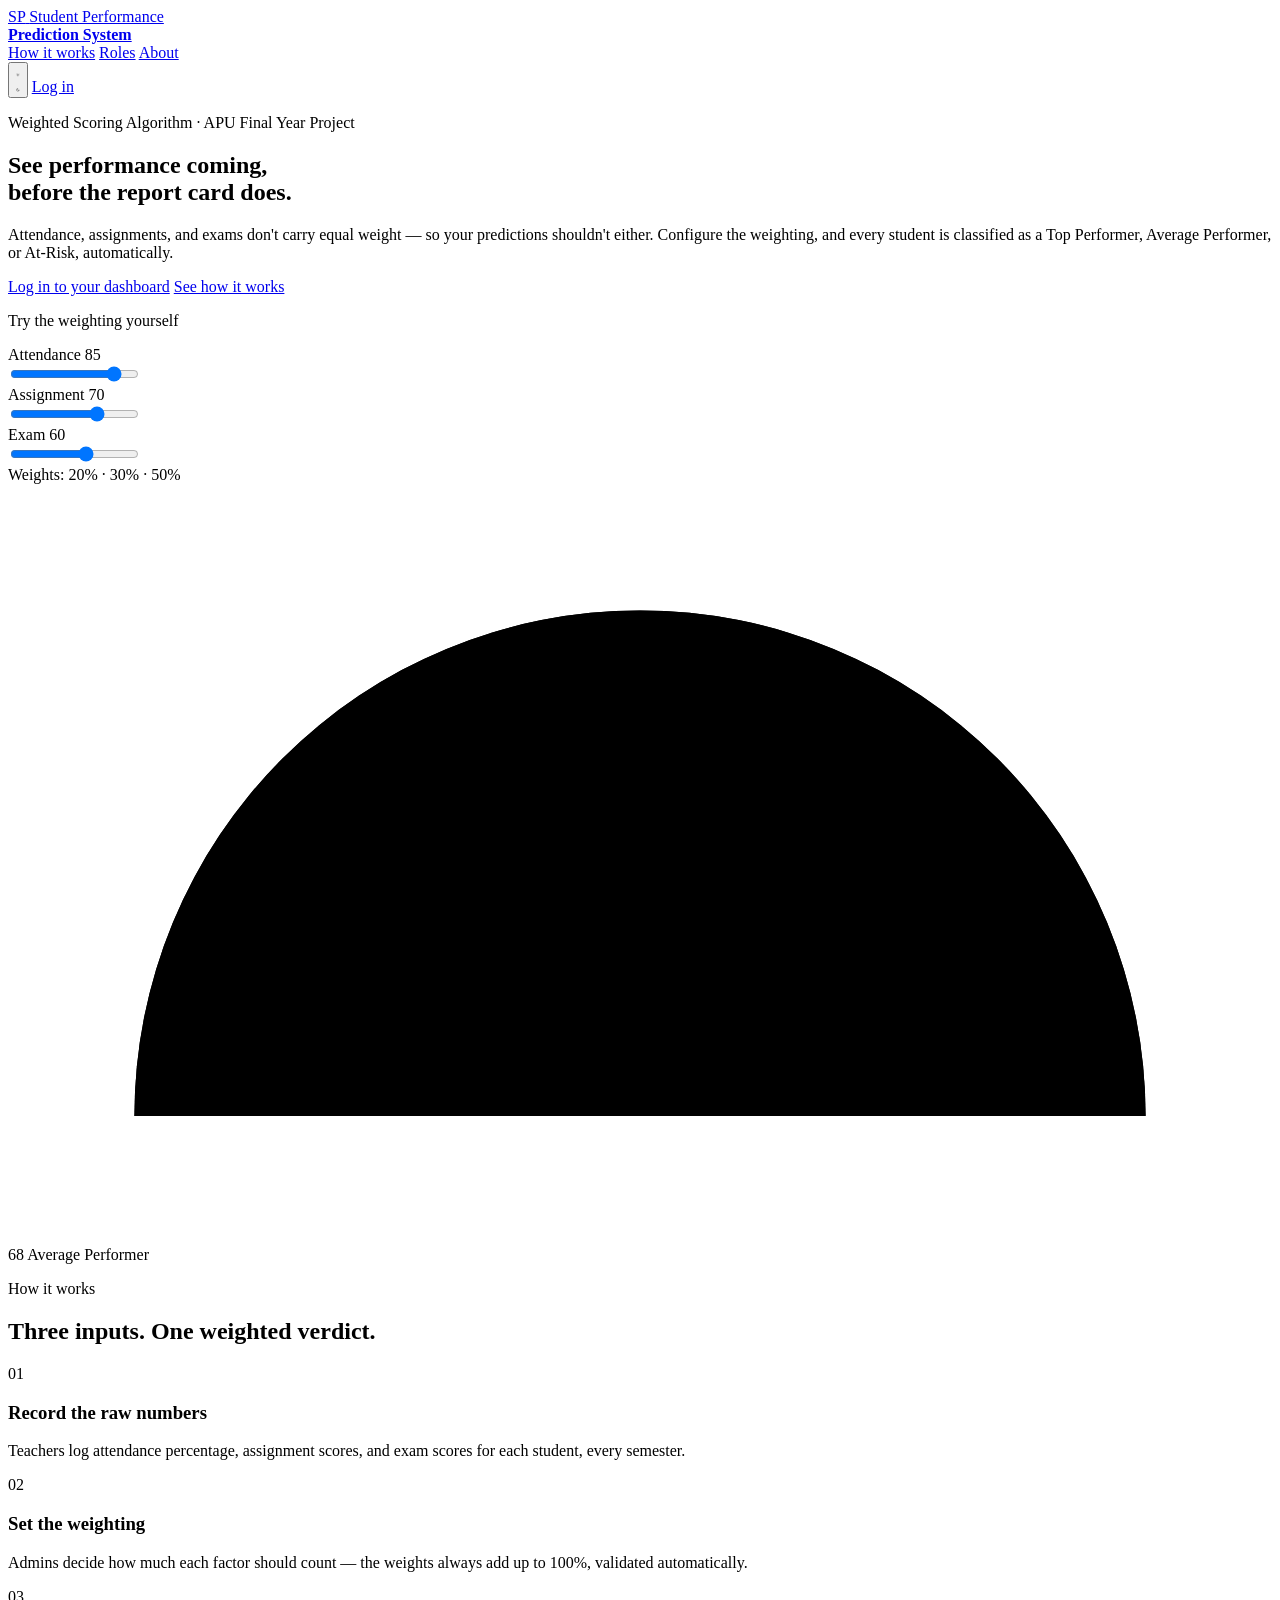
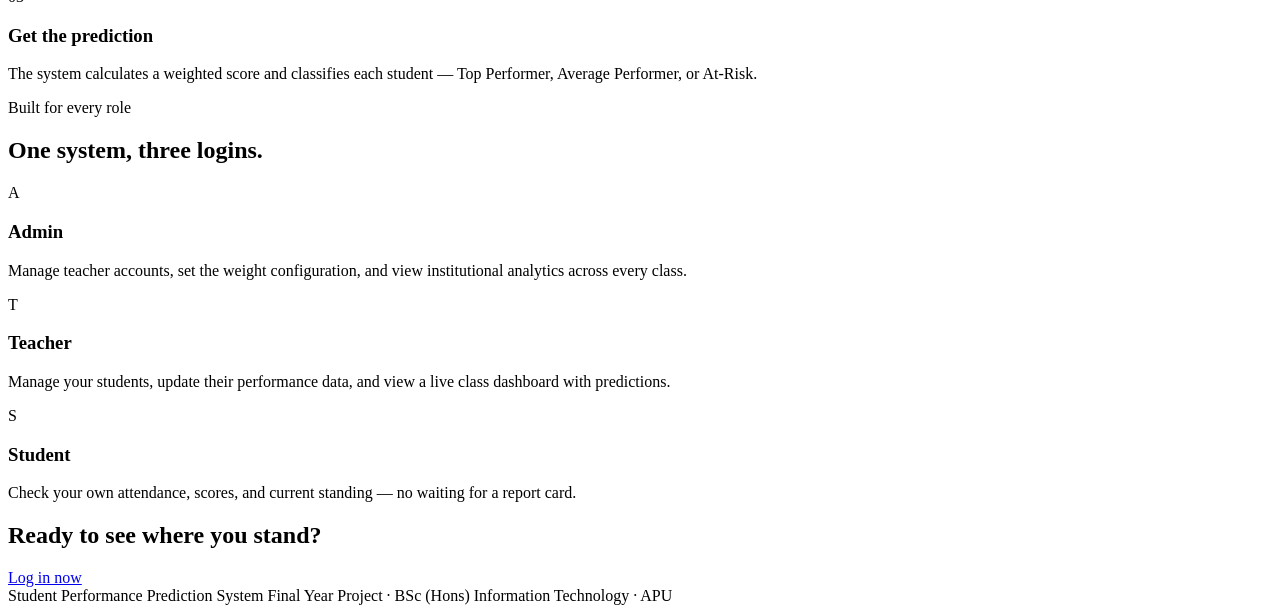
==== app/templates/index.html @ 26d6ed12 "Initial commit" ====
<!DOCTYPE html>
<html lang="en">
<head>
<meta charset="UTF-8">
<meta name="viewport" content="width=device-width, initial-scale=1.0">
<title>Student Performance Prediction System</title>
<link rel="preconnect" href="https://fonts.googleapis.com">
<link href="https://fonts.googleapis.com/css2?family=Sora:wght@500;600;700;800&family=Inter:wght@400;500;600;700&family=JetBrains+Mono:wght@500;700&display=swap" rel="stylesheet">
<link rel="stylesheet" href="/static/css/style.css">
</head>
<body>
<div class="bg-decoration" aria-hidden="true"></div>

<header class="topbar">
  <div class="topbar-inner">
    <a class="brand" href="/">
      <span class="brand-mark">SP</span>
      <span class="brand-name">Student Performance<br><strong>Prediction System</strong></span>
    </a>
    <nav class="nav-links">
      <a href="#how-it-works">How it works</a>
      <a href="#roles">Roles</a>
      <a href="#about">About</a>
    </nav>
    <div class="topbar-actions">
      <button class="theme-toggle" id="themeToggle" aria-label="Toggle dark mode">
        <svg class="icon-sun" viewBox="0 0 24 24" fill="none" stroke="currentColor" stroke-width="2"><circle cx="12" cy="12" r="4"/><path d="M12 2v2M12 20v2M4.93 4.93l1.41 1.41M17.66 17.66l1.41 1.41M2 12h2M20 12h2M4.93 19.07l1.41-1.41M17.66 6.34l1.41-1.41"/></svg>
        <svg class="icon-moon" viewBox="0 0 24 24" fill="none" stroke="currentColor" stroke-width="2"><path d="M21 12.79A9 9 0 1 1 11.21 3 7 7 0 0 0 21 12.79Z"/></svg>
      </button>
      <a href="/login" class="btn btn-primary">Log in</a>
    </div>
  </div>
</header>

<main>
  <section class="hero">
    <div class="hero-inner">
      <div class="hero-copy">
        <p class="eyebrow">Weighted Scoring Algorithm · APU Final Year Project</p>
        <h1>See performance coming,<br>before the report card does.</h1>
        <p class="hero-sub">
          Attendance, assignments, and exams don't carry equal weight — so your
          predictions shouldn't either. Configure the weighting, and every
          student is classified as a Top Performer, Average Performer, or At-Risk,
          automatically.
        </p>
        <div class="hero-actions">
          <a href="/login" class="btn btn-primary btn-lg">Log in to your dashboard</a>
          <a href="#how-it-works" class="btn btn-ghost btn-lg">See how it works</a>
        </div>
      </div>

      <div class="hero-visual">
        <div class="mixer-card">
          <p class="mixer-title">Try the weighting yourself</p>
          <div class="slider-group">
            <div class="slider-row">
              <label for="attendanceRange">Attendance</label>
              <span class="slider-value" id="attendanceVal">85</span>
            </div>
            <input type="range" id="attendanceRange" min="0" max="100" value="85" class="slider slider-attendance">

            <div class="slider-row">
              <label for="assignmentRange">Assignment</label>
              <span class="slider-value" id="assignmentVal">70</span>
            </div>
            <input type="range" id="assignmentRange" min="0" max="100" value="70" class="slider slider-assignment">

            <div class="slider-row">
              <label for="examRange">Exam</label>
              <span class="slider-value" id="examVal">60</span>
            </div>
            <input type="range" id="examRange" min="0" max="100" value="60" class="slider slider-exam">
          </div>

          <div class="weight-row">
            <span>Weights: 20% · 30% · 50%</span>
          </div>

          <div class="gauge-wrap">
            <svg viewBox="0 0 200 120" class="gauge">
              <path d="M 20 100 A 80 80 0 0 1 180 100" class="gauge-track" pathLength="100"/>
              <path d="M 20 100 A 80 80 0 0 1 180 100" class="gauge-fill" id="gaugeFill" pathLength="100"/>
            </svg>
            <div class="gauge-readout">
              <span class="gauge-score" id="gaugeScore">68</span>
              <span class="gauge-label" id="gaugeLabel">Average Performer</span>
            </div>
          </div>
        </div>
      </div>
    </div>
  </section>

  <section class="how-it-works" id="how-it-works">
    <div class="section-inner">
      <p class="eyebrow center">How it works</p>
      <h2 class="section-title center">Three inputs. One weighted verdict.</h2>

      <div class="steps">
        <div class="step">
          <span class="step-number">01</span>
          <h3>Record the raw numbers</h3>
          <p>Teachers log attendance percentage, assignment scores, and exam
             scores for each student, every semester.</p>
        </div>
        <div class="step">
          <span class="step-number">02</span>
          <h3>Set the weighting</h3>
          <p>Admins decide how much each factor should count — the weights
             always add up to 100%, validated automatically.</p>
        </div>
        <div class="step">
          <span class="step-number">03</span>
          <h3>Get the prediction</h3>
          <p>The system calculates a weighted score and classifies each
             student — Top Performer, Average Performer, or At-Risk.</p>
        </div>
      </div>
    </div>
  </section>

  <section class="roles" id="roles">
    <div class="section-inner">
      <p class="eyebrow center">Built for every role</p>
      <h2 class="section-title center">One system, three logins.</h2>

      <div class="role-cards">
        <div class="role-card">
          <div class="role-icon role-icon-admin">A</div>
          <h3>Admin</h3>
          <p>Manage teacher accounts, set the weight configuration, and view
             institutional analytics across every class.</p>
        </div>
        <div class="role-card">
          <div class="role-icon role-icon-teacher">T</div>
          <h3>Teacher</h3>
          <p>Manage your students, update their performance data, and view
             a live class dashboard with predictions.</p>
        </div>
        <div class="role-card">
          <div class="role-icon role-icon-student">S</div>
          <h3>Student</h3>
          <p>Check your own attendance, scores, and current standing —
             no waiting for a report card.</p>
        </div>
      </div>
    </div>
  </section>

  <section class="cta-banner">
    <div class="section-inner cta-inner">
      <h2>Ready to see where you stand?</h2>
      <a href="/login" class="btn btn-primary btn-lg">Log in now</a>
    </div>
  </section>
</main>

<footer class="site-footer">
  <div class="section-inner footer-inner">
    <span>Student Performance Prediction System</span>
    <span class="footer-meta">Final Year Project · BSc (Hons) Information Technology · APU</span>
  </div>
</footer>

<script src="/static/js/theme.js"></script>
<script src="/static/js/home.js"></script>
</body>
</html>
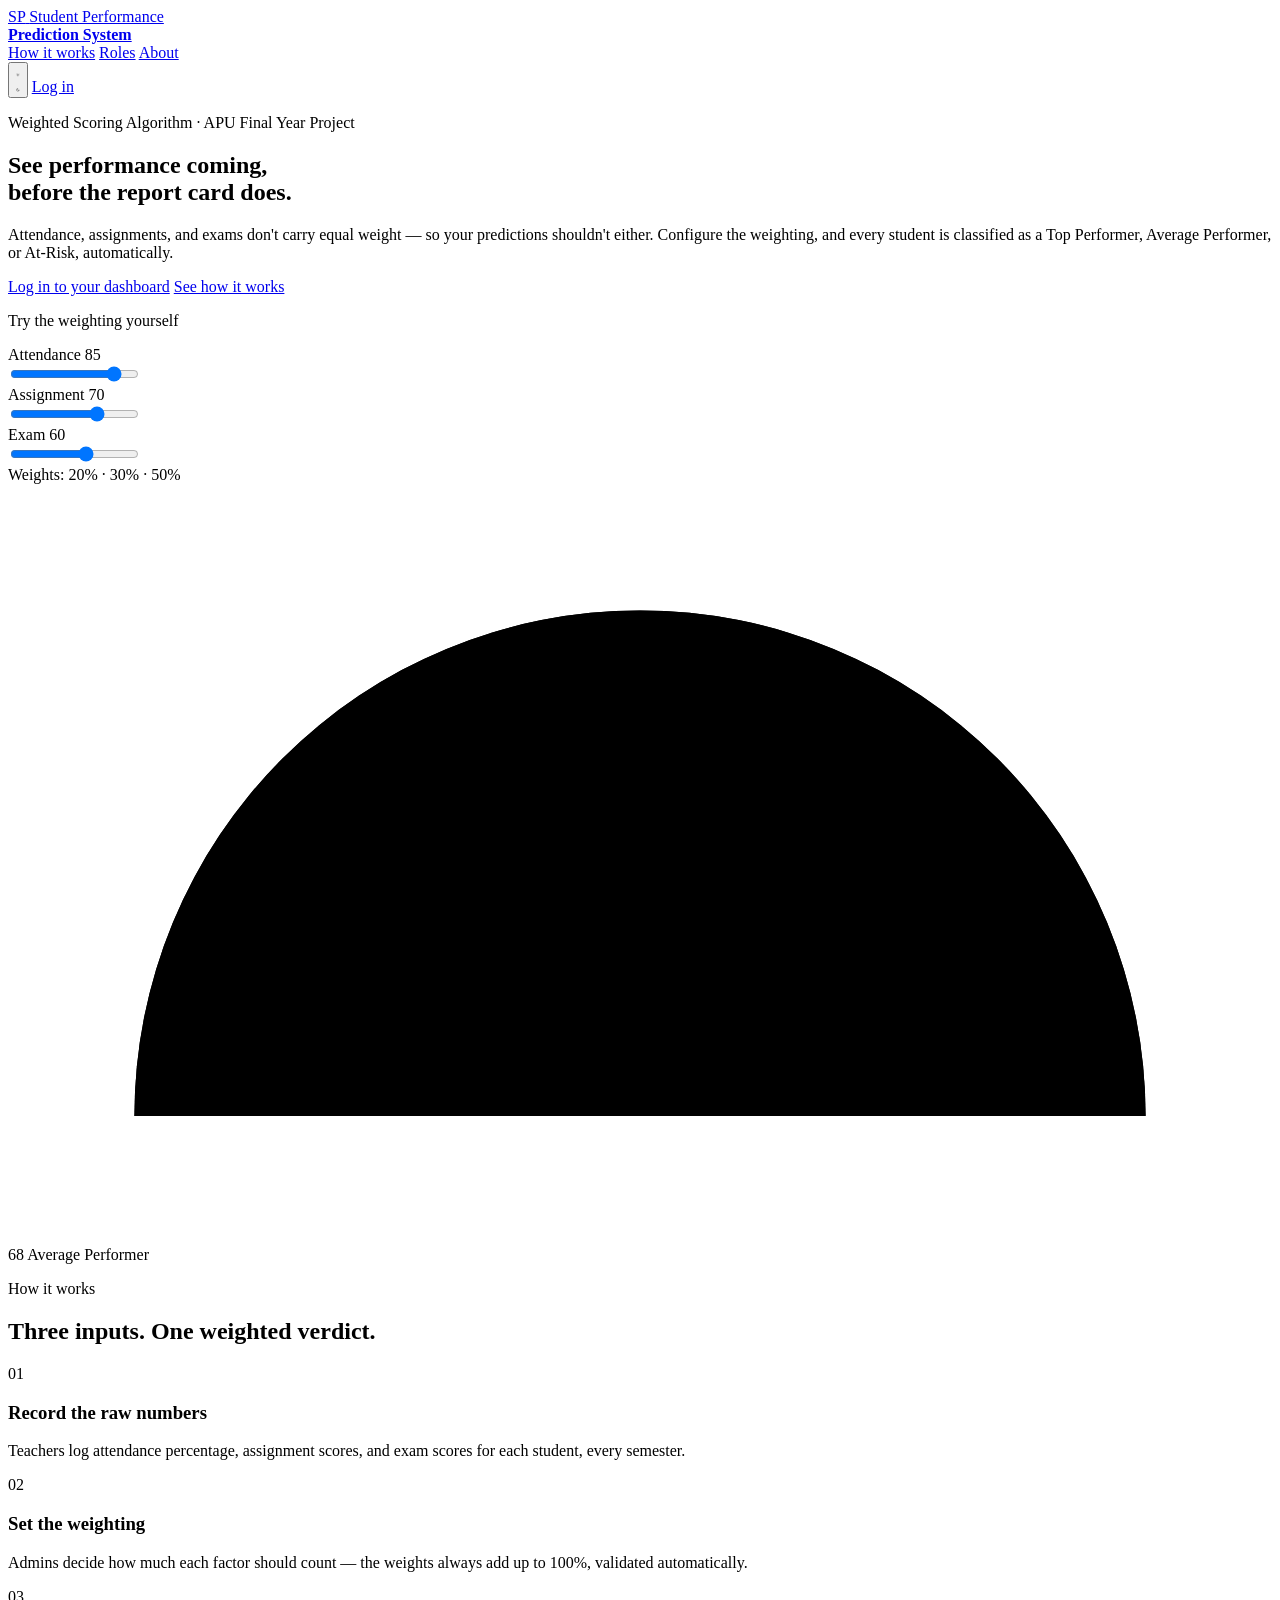
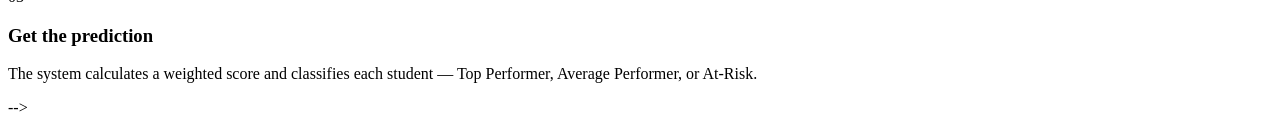
==== commit 0f5cf0d1: "homepage removed" ====
--- a/app/templates/index.html
+++ b/app/templates/index.html
@@ -118,9 +118,9 @@
         </div>
       </div>
     </div>
-  </section>
+  </section> -->
 
-  <section class="roles" id="roles">
+  <!-- <section class="roles" id="roles">
     <div class="section-inner">
       <p class="eyebrow center">Built for every role</p>
       <h2 class="section-title center">One system, three logins.</h2>
@@ -146,9 +146,9 @@
         </div>
       </div>
     </div>
-  </section>
+  </section> -->
 
-  <section class="cta-banner">
+  <!-- <section class="cta-banner">
     <div class="section-inner cta-inner">
       <h2>Ready to see where you stand?</h2>
       <a href="/login" class="btn btn-primary btn-lg">Log in now</a>
